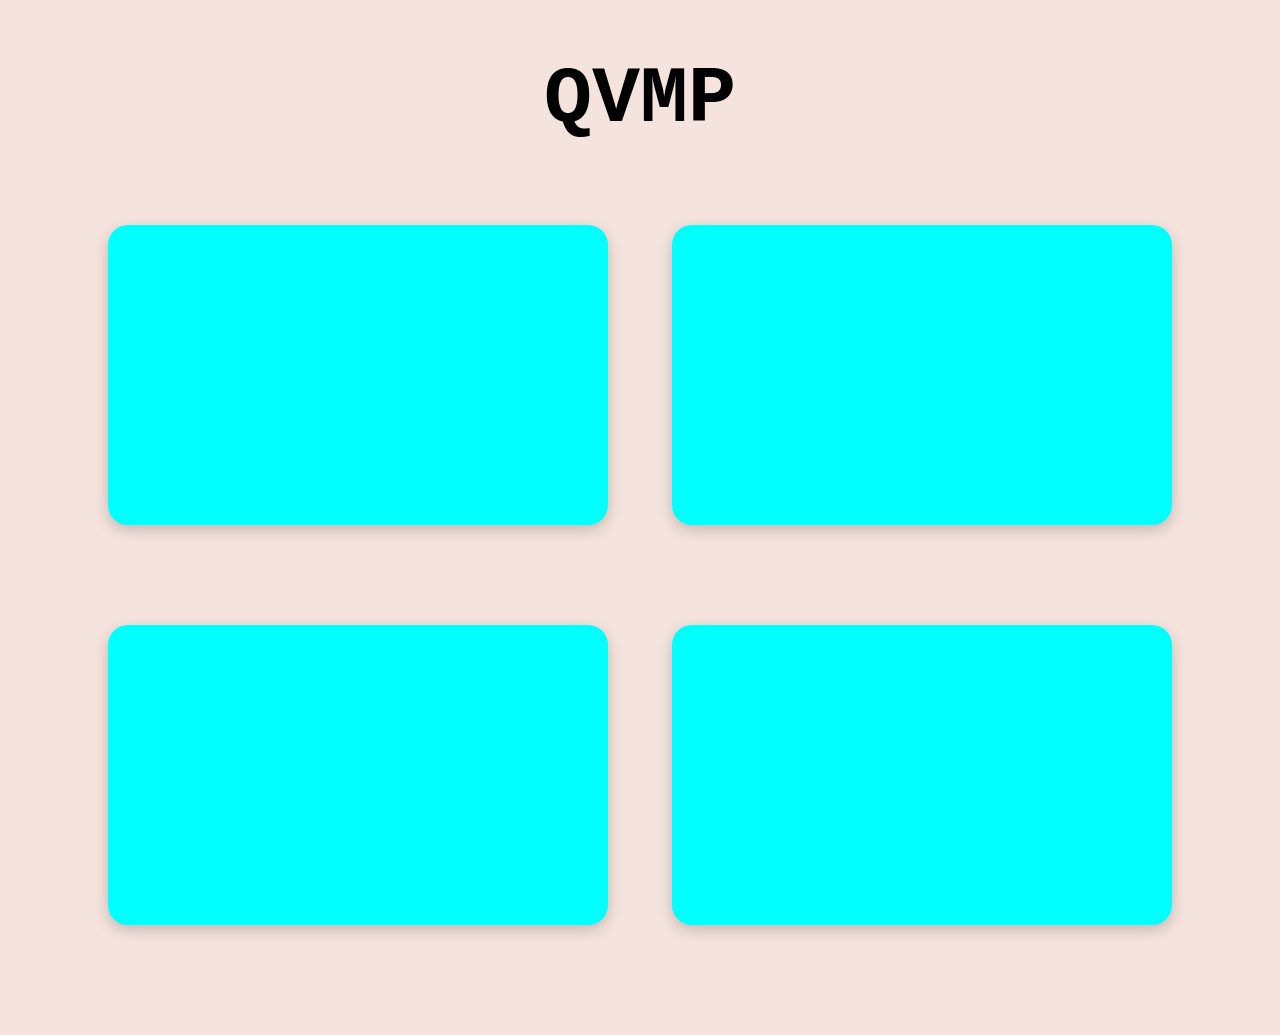
==== index.html @ 058b522d "Add files via upload" ====
<!DOCTYPE html>
<html lang="en">
<head>
    <meta charset="UTF-8">
    <meta name="viewport" content="width=device-width, initial-scale=1.0">
    <title>QVMP</title>

    <link rel="stylesheet" href="index.css">
</head>
<body>
    <h1>QVMP</h1>
    <div id="jogos">
        <div class="jogo"></div>
        
        <div class="jogo"></div>
        
        <div class="jogo"></div>

        <div class="jogo"></div>
    </div>
</body>
</html>
---- index.css ----
body{
    background-color: #F5E4DE;
    font-family: monospace;
}

h1{
    text-align: center;
    font-size: 80px;
}

#jogos{
    margin: 80px 100px 0px 100px;
    display: flex;
    justify-content: space-between;
    flex-wrap: wrap;
}

.jogo{
    width: 500px;
    height: 300px;
    border-radius: 20px;
    background-color: aqua;
    background-size: cover;
    background-position: center;
    box-shadow: rgba(0, 0, 0, 0.2) 0px 5px 15px;
    margin-bottom: 100px;
}
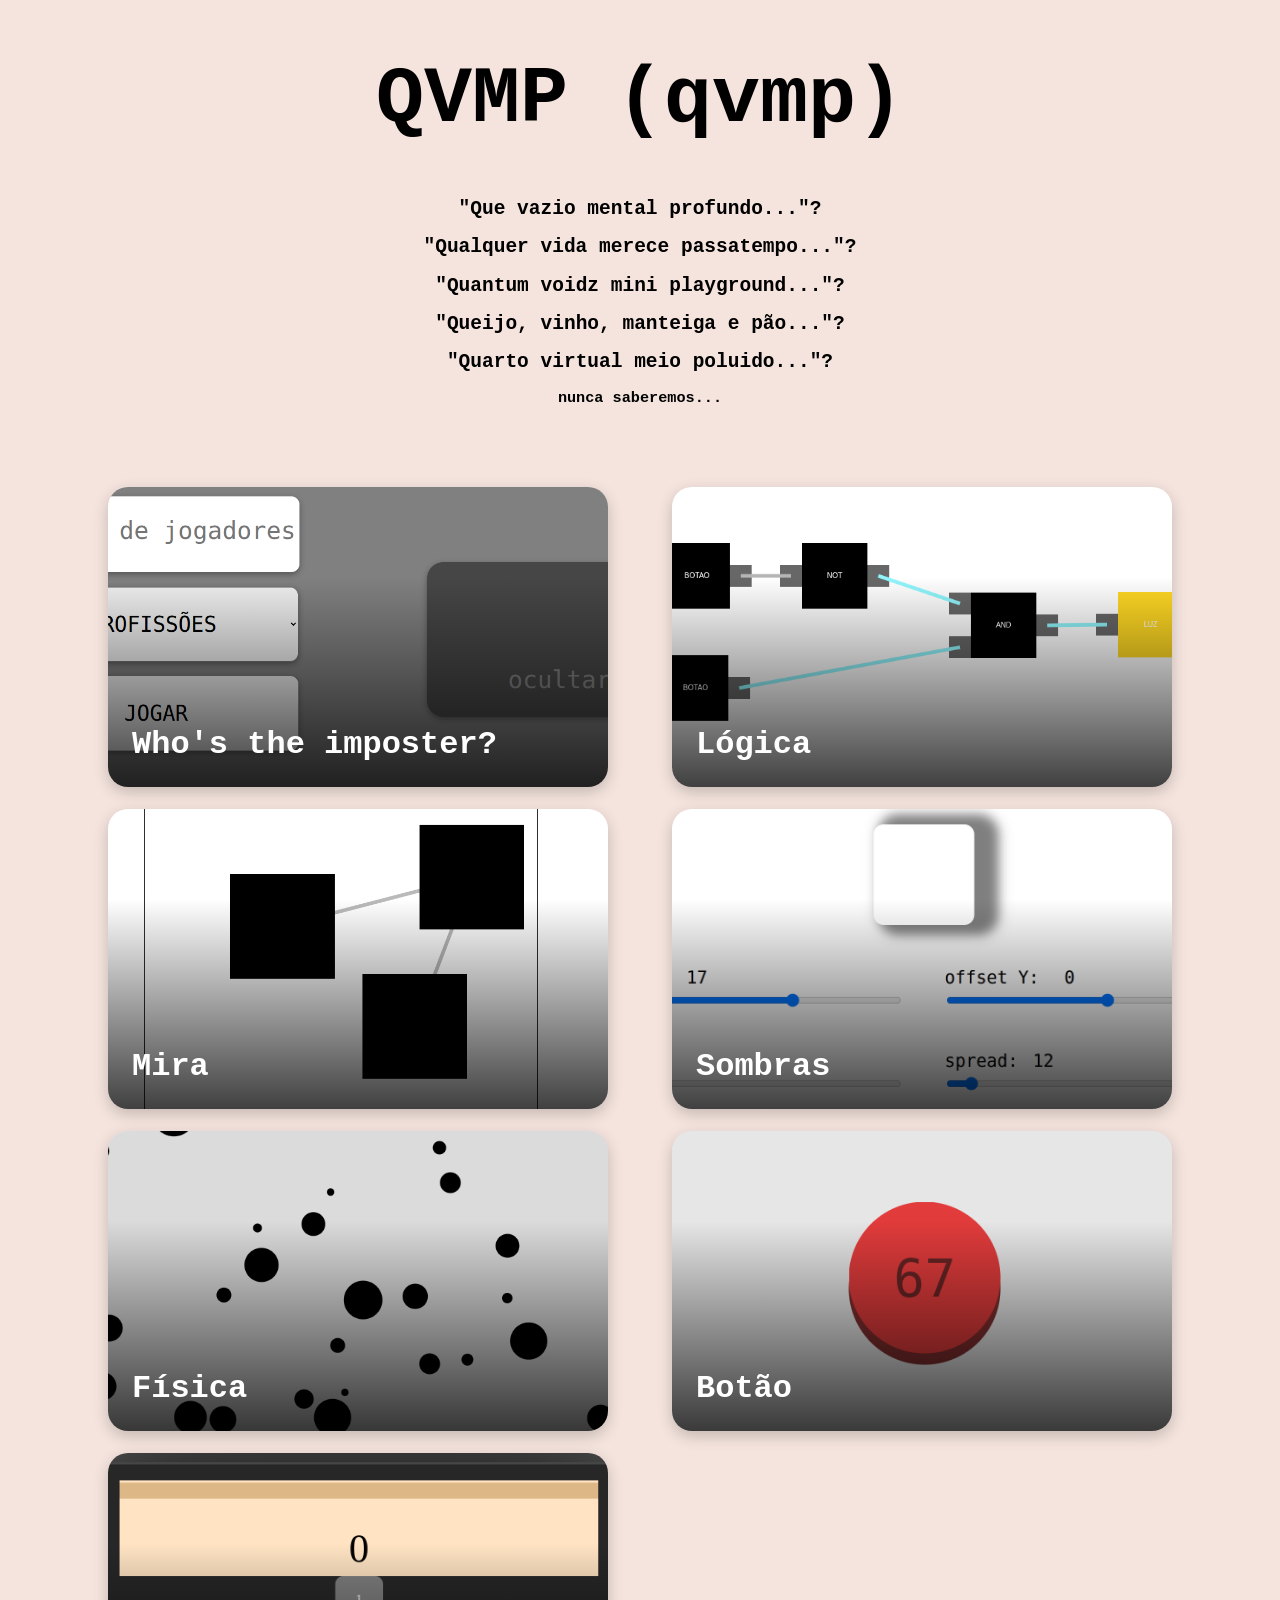
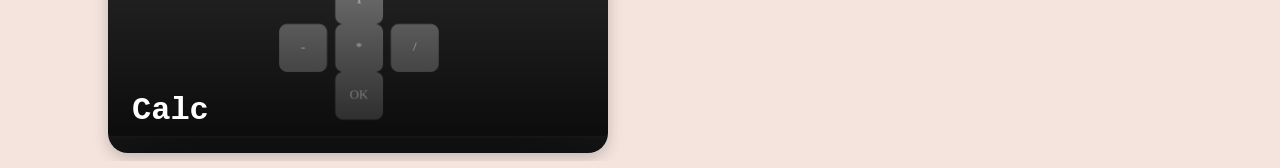
==== commit 62a9a8e5: "qvmp" ====
--- a/index.html
+++ b/index.html
@@ -8,15 +8,27 @@
     <link rel="stylesheet" href="index.css">
 </head>
 <body>
-    <h1>QVMP</h1>
+    <h1>QVMP (qvmp)</h1>
+    <div id="centro">
+        <h2>"Que vazio mental profundo..."?</h3>
+        <h2>"Qualquer vida merece passatempo..."?</h3>
+        <h2>"Quantum voidz mini playground..."?</h3>
+        <h2>"Queijo, vinho, manteiga e pão..."?</h3>
+        <h2>"Quarto virtual meio poluido..."?</h3>
+        <h3>nunca saberemos...</h3>
+    </div>
+
+
+
     <div id="jogos">
-        <div class="jogo"></div>
-        
-        <div class="jogo"></div>
-        
-        <div class="jogo"></div>
+        <a class="jogo" href="impostor/index.html">Who's the imposter?</a>
+        <a class="jogo" href="logica/index.html">Lógica</a>
+        <a class="jogo" href="mira/index.html">Mira</a>
+        <a class="jogo" href="sombras/index.html">Sombras</a>
+        <a class="jogo" href="fisica/index.html">Física</a>
+        <a class="jogo" href="reset-button/index.html">Botão</a>
+        <a class="jogo" href="calc/index.html">Calc</a>
 
-        <div class="jogo"></div>
     </div>
 </body>
 </html>
--- a/index.css
+++ b/index.css
@@ -13,15 +13,73 @@
     display: flex;
     justify-content: space-between;
     flex-wrap: wrap;
+    gap: 22px;
+}
+
+#centro{
+    text-align: center;
 }
 
 .jogo{
     width: 500px;
     height: 300px;
     border-radius: 20px;
-    background-color: aqua;
     background-size: cover;
     background-position: center;
     box-shadow: rgba(0, 0, 0, 0.2) 0px 5px 15px;
-    margin-bottom: 100px;
+    color: white;
+    display: flex;
+    align-items: flex-end;
+    padding: 24px;
+    box-sizing: border-box;
+    font-size: 32px;
+    font-weight: bold;
+    text-decoration: none;
+    transition: transform 180ms ease, box-shadow 180ms ease;
+}
+
+.jogo:hover, .jogo:focus-visible{
+    transform: translateY(-5px);
+}
+
+.jogo:nth-child(1){
+    background-image: linear-gradient(0deg, rgba(0, 0, 0, 0.75), transparent 70%), url("imagens/impostor.png");
+}
+
+.jogo:nth-child(2){
+    background-image: linear-gradient(0deg, rgba(0, 0, 0, 0.75), transparent 70%), url("imagens/logica.png");
+}
+
+.jogo:nth-child(3){
+    background-image: linear-gradient(0deg, rgba(0, 0, 0, 0.75), transparent 70%), url("imagens/mira.png");
+}
+
+.jogo:nth-child(4){
+    background-image: linear-gradient(0deg, rgba(0, 0, 0, 0.75), transparent 70%), url("imagens/sombra.png");
+}
+
+.jogo:nth-child(5){
+    background-image: linear-gradient(0deg, rgba(0, 0, 0, 0.75), transparent 70%), url("imagens/fisica.png");
+}
+
+.jogo:nth-child(6){
+    background-image: linear-gradient(0deg, rgba(0, 0, 0, 0.75), transparent 70%), url("imagens/button.png");
+}
+
+.jogo:nth-child(7){
+    background-image: linear-gradient(0deg, rgba(0, 0, 0, 0.75), transparent 70%), url("imagens/calc.png");
+}
+
+
+@media (max-width: 700px){
+    #jogos{
+        margin: 40px 20px;
+        justify-content: center;
+    }
+
+    .jogo{
+        width: 100%;
+        height: 240px;
+        font-size: 26px;
+    }
 }
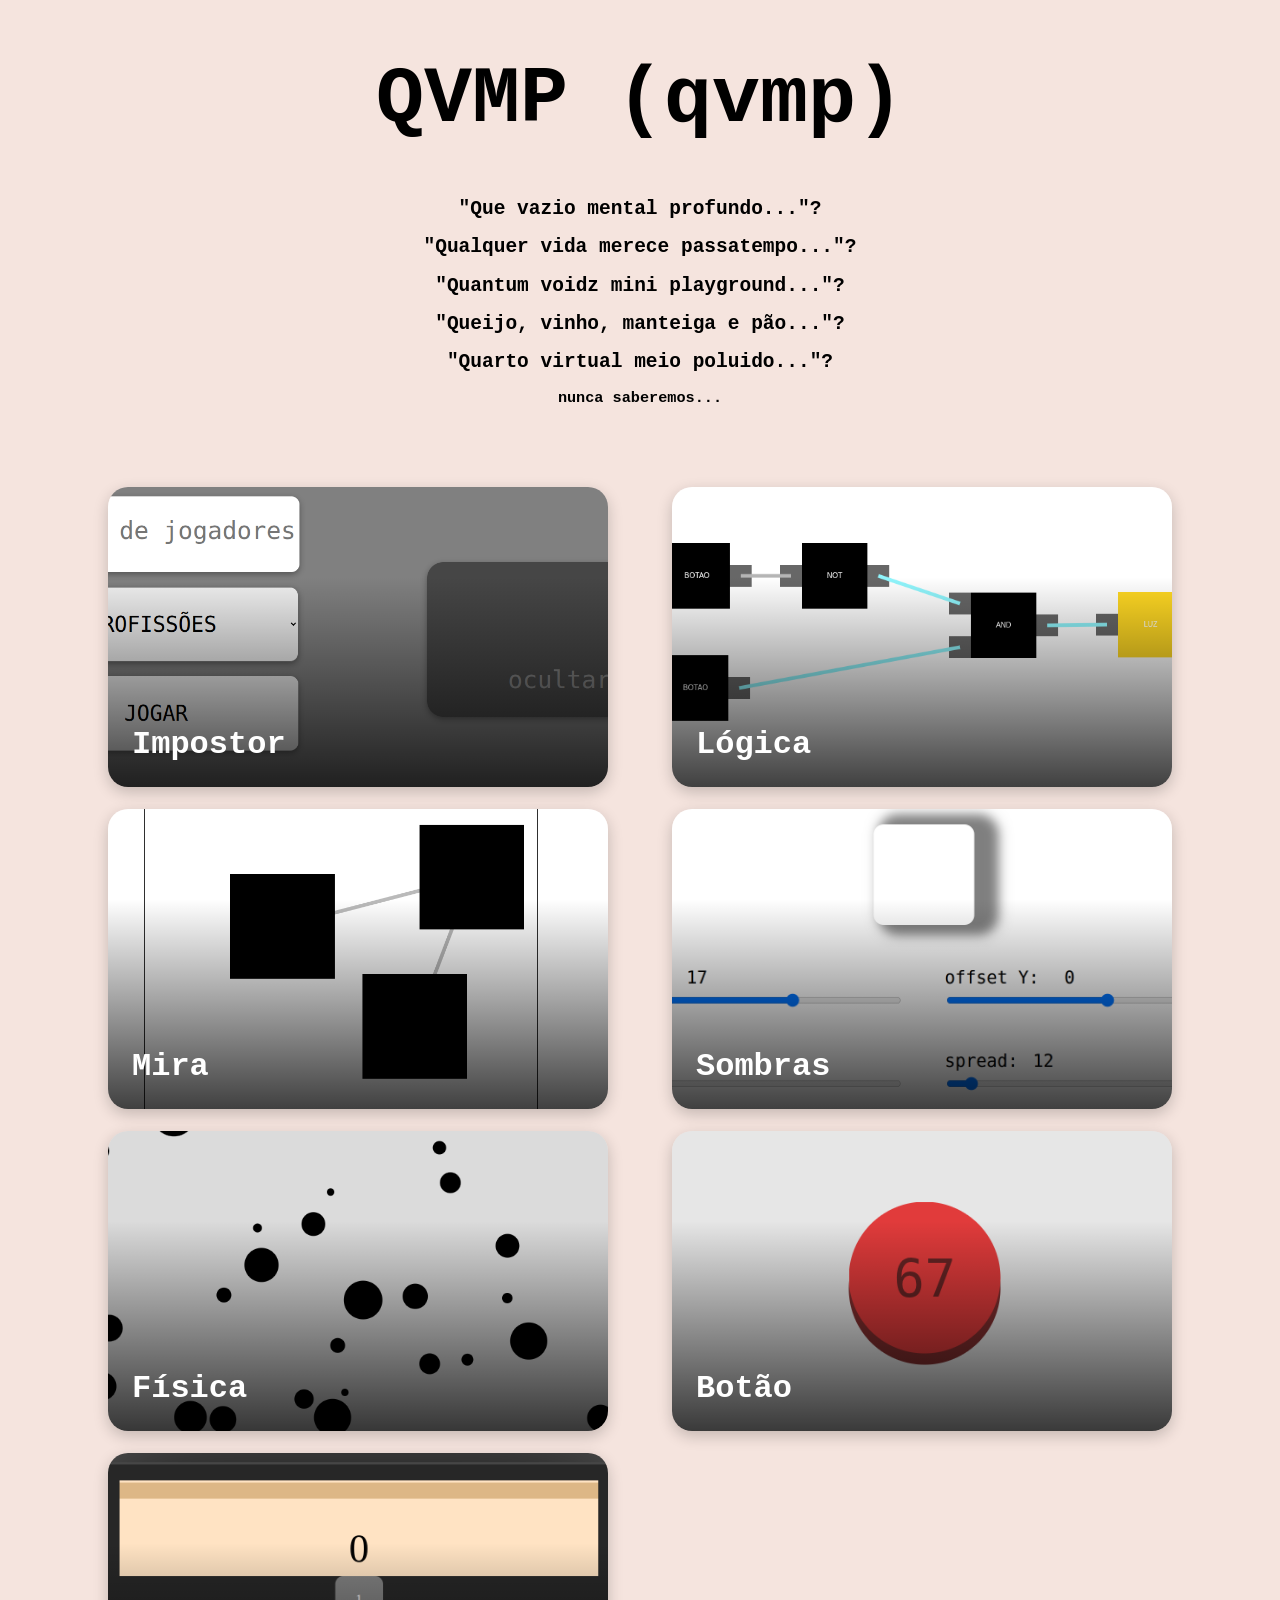
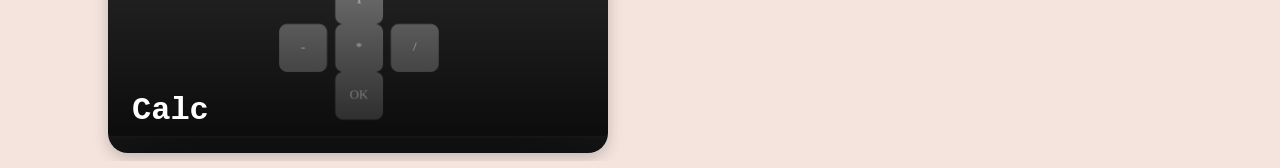
==== commit fb091545: "Update index.html" ====
--- a/index.html
+++ b/index.html
@@ -21,7 +21,7 @@
 
 
     <div id="jogos">
-        <a class="jogo" href="impostor/index.html">Who's the imposter?</a>
+        <a class="jogo" href="impostor/index.html">Impostor</a>
         <a class="jogo" href="logica/index.html">Lógica</a>
         <a class="jogo" href="mira/index.html">Mira</a>
         <a class="jogo" href="sombras/index.html">Sombras</a>
@@ -31,4 +31,4 @@
 
     </div>
 </body>
-</html>+</html>
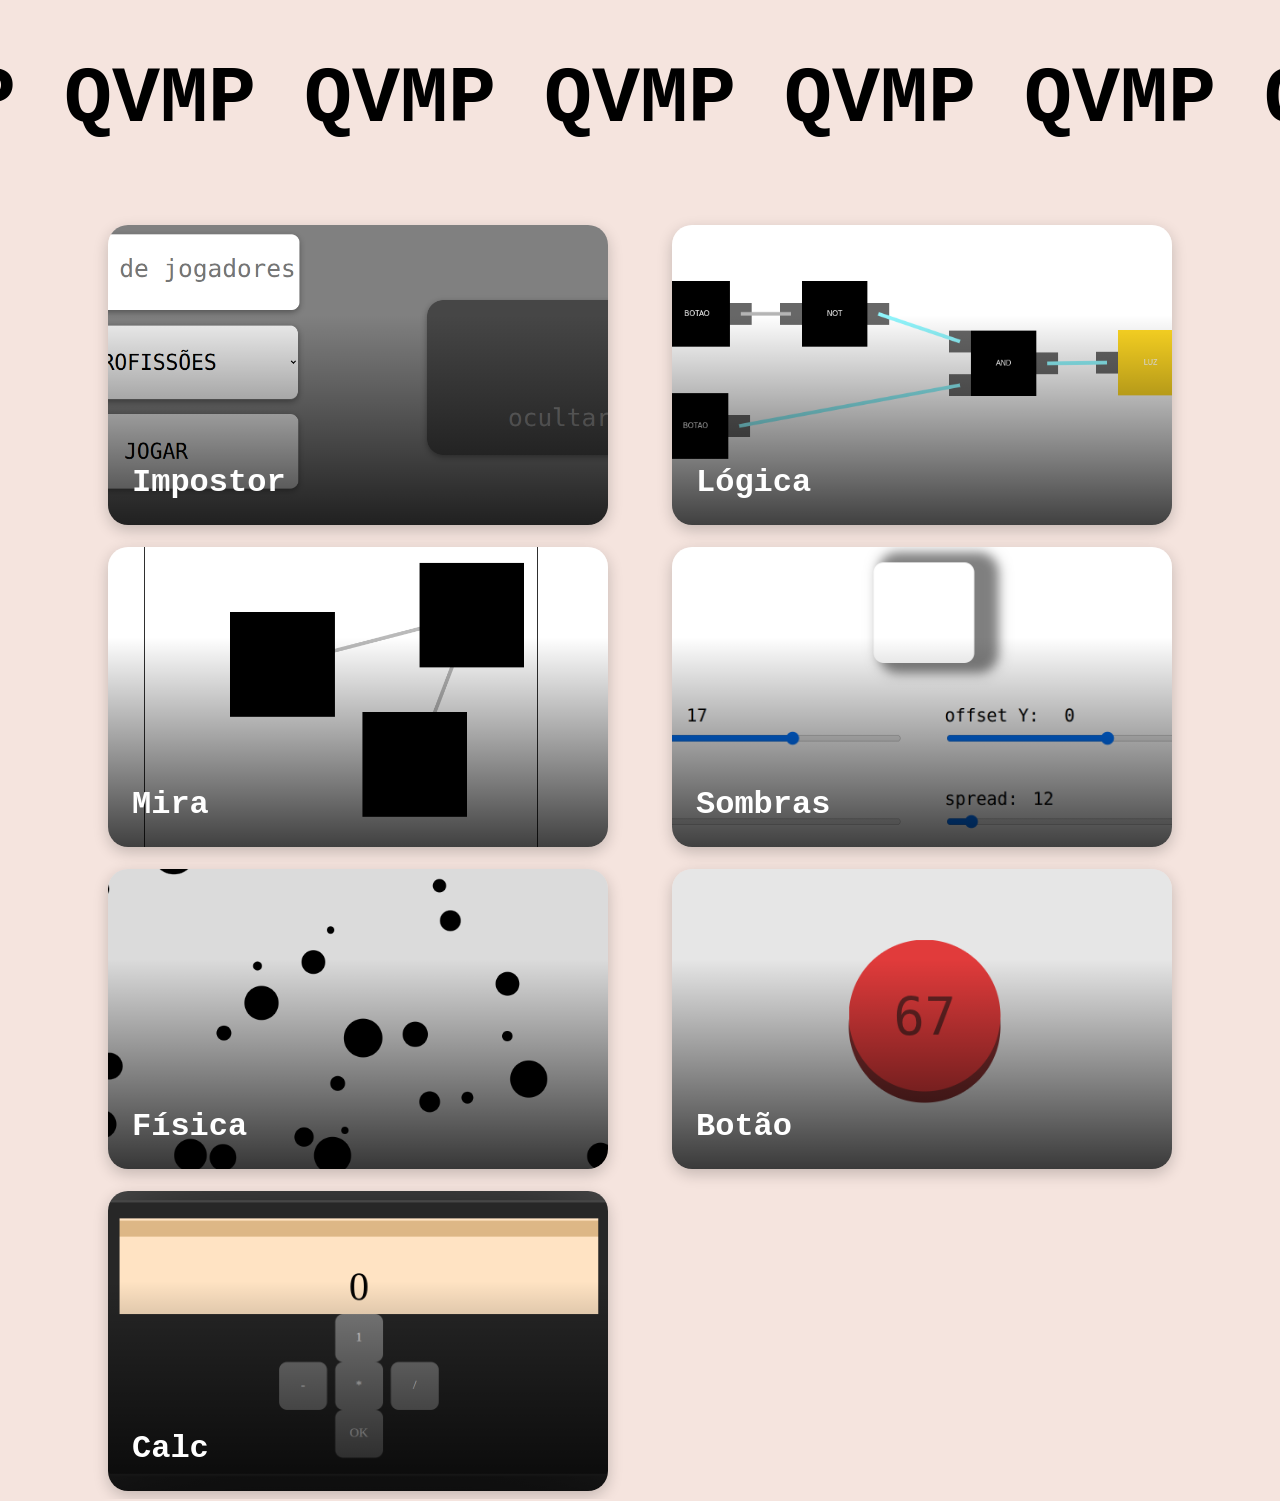
==== commit c0de57cd: "." ====
--- a/index.html
+++ b/index.html
@@ -8,15 +8,7 @@
     <link rel="stylesheet" href="index.css">
 </head>
 <body>
-    <h1>QVMP (qvmp)</h1>
-    <div id="centro">
-        <h2>"Que vazio mental profundo..."?</h3>
-        <h2>"Qualquer vida merece passatempo..."?</h3>
-        <h2>"Quantum voidz mini playground..."?</h3>
-        <h2>"Queijo, vinho, manteiga e pão..."?</h3>
-        <h2>"Quarto virtual meio poluido..."?</h3>
-        <h3>nunca saberemos...</h3>
-    </div>
+    <h1>QVMP QVMP QVMP QVMP QVMP QVMP QVMP QVMP QVMP QVMP QVMP QVMP QVMP QVMP QVMP QVMP</h1>
 
 
 
--- a/index.css
+++ b/index.css
@@ -1,11 +1,21 @@
 body{
     background-color: #F5E4DE;
     font-family: monospace;
+    overflow-x: hidden;
 }
 
 h1{
+    position: relative;
+    left: 50%;
+    width: max-content;
+    transform: translateX(-50%);
     text-align: center;
     font-size: 80px;
+    white-space: nowrap;
+}
+
+h1::after{
+    content: " QVMP QVMP QVMP QVMP QVMP QVMP QVMP QVMP QVMP QVMP QVMP QVMP QVMP QVMP QVMP QVMP QVMP QVMP QVMP QVMP QVMP QVMP QVMP QVMP QVMP QVMP QVMP QVMP QVMP QVMP QVMP QVMP QVMP QVMP QVMP QVMP QVMP QVMP QVMP QVMP QVMP QVMP QVMP QVMP QVMP QVMP QVMP QVMP QVMP QVMP QVMP";
 }
 
 #jogos{
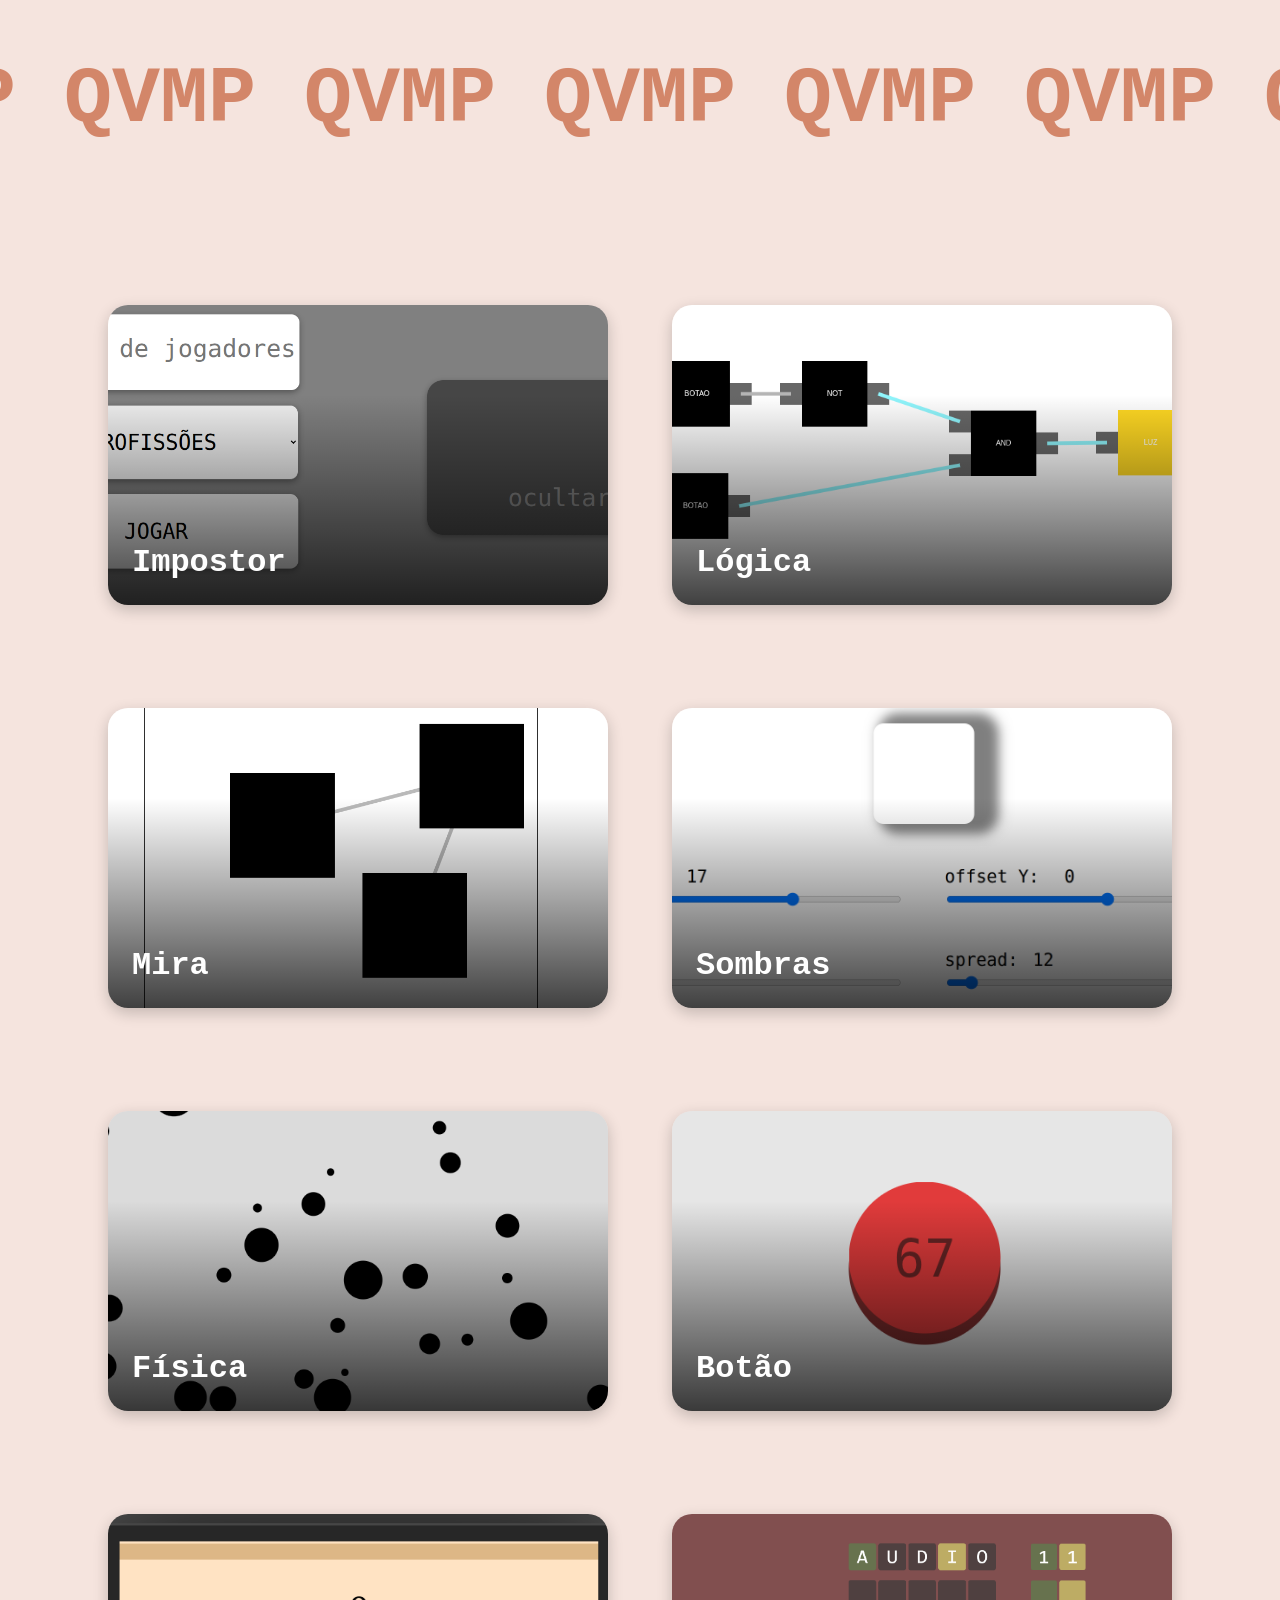
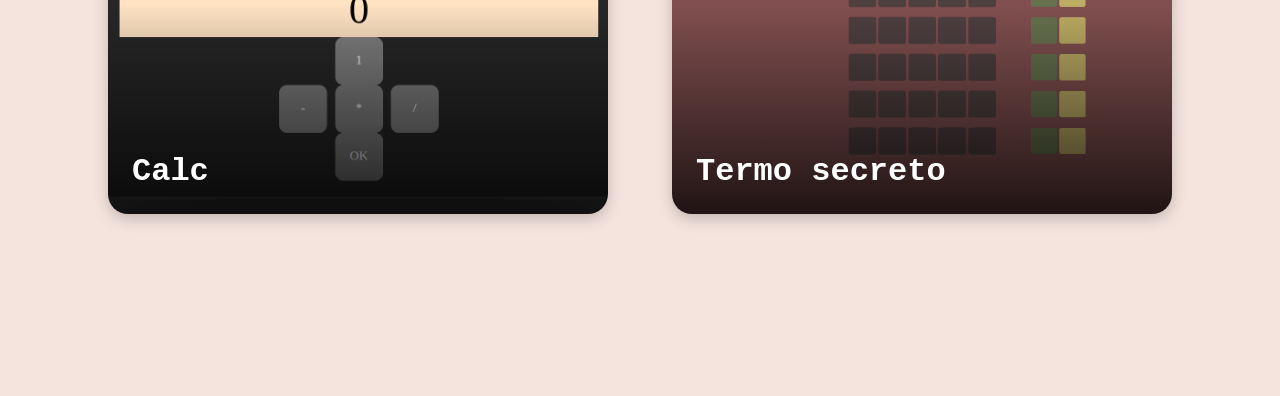
==== commit f15fdfc1: "termo impreciso + menu changes" ====
--- a/index.html
+++ b/index.html
@@ -20,7 +20,7 @@
         <a class="jogo" href="fisica/index.html">Física</a>
         <a class="jogo" href="reset-button/index.html">Botão</a>
         <a class="jogo" href="calc/index.html">Calc</a>
-
+        <a class="jogo" href="termo/index.html">Termo secreto</a>
     </div>
 </body>
 </html>
--- a/index.css
+++ b/index.css
@@ -5,6 +5,7 @@
 }
 
 h1{
+    color: #d38669;
     position: relative;
     left: 50%;
     width: max-content;
@@ -19,11 +20,11 @@
 }
 
 #jogos{
-    margin: 80px 100px 0px 100px;
+    margin: 160px 100px 100px 100px;
     display: flex;
-    justify-content: space-between;
+    justify-content:space-between;
     flex-wrap: wrap;
-    gap: 22px;
+    gap: 23px;
 }
 
 #centro{
@@ -46,6 +47,7 @@
     font-weight: bold;
     text-decoration: none;
     transition: transform 180ms ease, box-shadow 180ms ease;
+    margin-bottom: 80px;
 }
 
 .jogo:hover, .jogo:focus-visible{
@@ -80,6 +82,9 @@
     background-image: linear-gradient(0deg, rgba(0, 0, 0, 0.75), transparent 70%), url("imagens/calc.png");
 }
 
+.jogo:nth-child(8){
+    background-image: linear-gradient(0deg, rgba(0, 0, 0, 0.75), transparent 70%), url("imagens/termo.png");
+}
 
 @media (max-width: 700px){
     #jogos{
